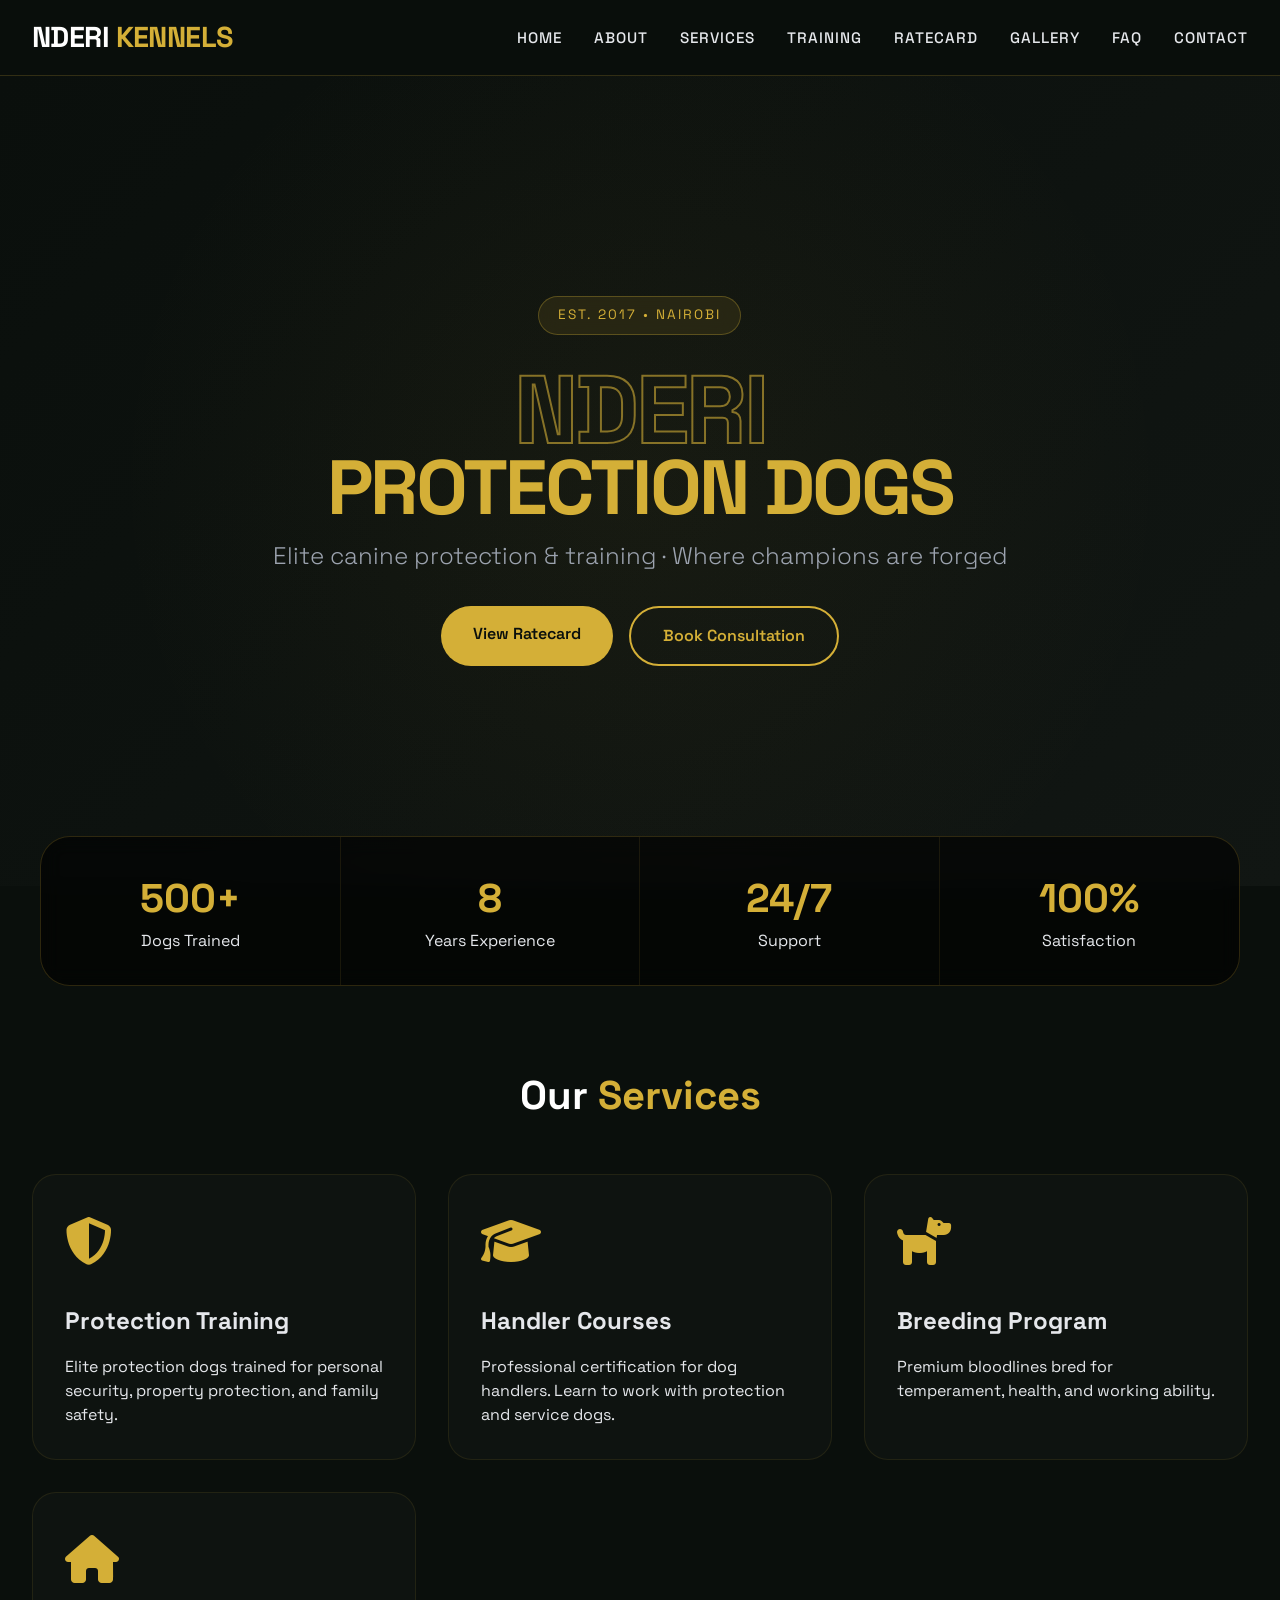
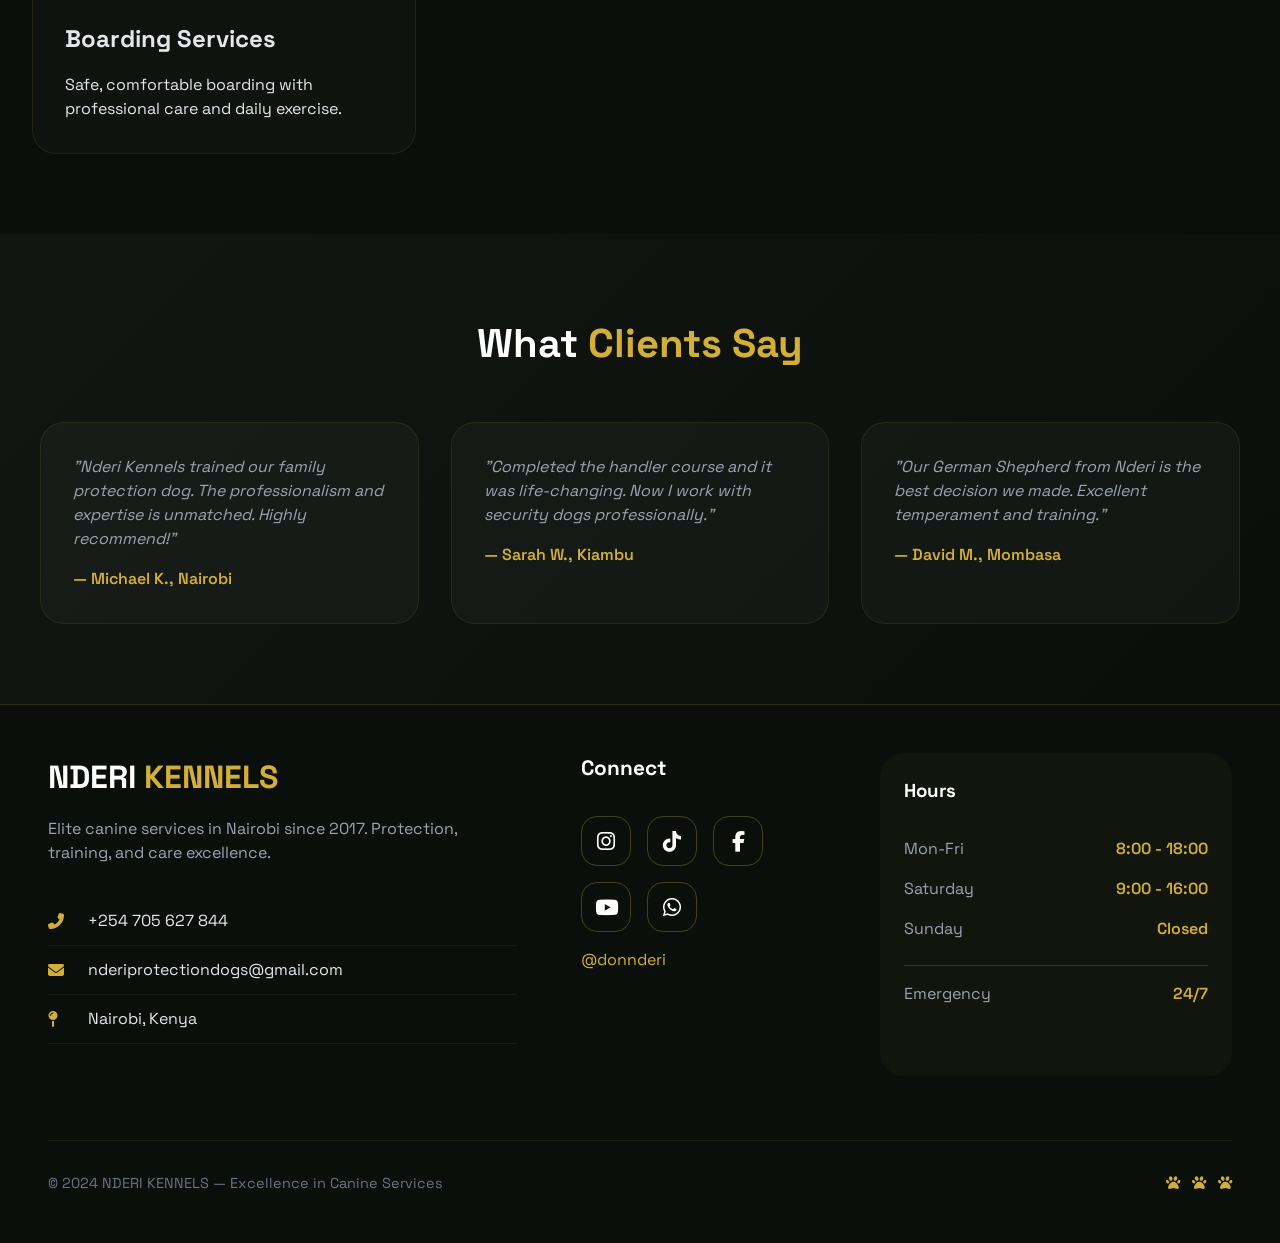
==== index.html @ c10d223d "Add files via upload" ====
<!DOCTYPE html>
<html lang="en">
<head>
    <meta charset="UTF-8">
    <meta name="viewport" content="width=device-width, initial-scale=1.0">
    <meta name="google-site-verification" content="WFGkiZQkd4B69SvgH3GgWnohkv3LnNO-S4qVt5FUhG0" />
    <meta name="description" content="Nderi Kennels - Elite canine protection, training, and breeding services in Nairobi, Kenya. Professional dog training, handler courses, and boarding since 2017.">
    <meta name="google-site-verification" content="3RisM8QeR1rfq9WInyW-wLtHGXSx3F7rJlPreUsx3LQ" />
    <!-- Google tag (gtag.js) -->
<script async src="https://www.googletagmanager.com/gtag/js?id=G-FTZJL5EKFZ"></script>
<script>
  window.dataLayer = window.dataLayer || [];
  function gtag(){dataLayer.push(arguments);}
  gtag('js', new Date());

  gtag('config', 'G-FTZJL5EKFZ');
</script>

    <title>Nderi Kennels • Elite Protection Dogs Kenya</title>
    <link rel="preconnect" href="https://fonts.googleapis.com">
    <link rel="canonical" href="https://nderidogservices.netlify.app/">
    <link rel="preconnect" href="https://fonts.gstatic.com" crossorigin>
    <link href="https://fonts.googleapis.com/css2?family=Space+Grotesk:wght@300;400;500;600;700;800&family=Inter:wght@400;500;600;700&display=swap" rel="stylesheet">
    <link rel="stylesheet" href="https://cdnjs.cloudflare.com/ajax/libs/font-awesome/6.4.0/css/all.min.css">
    <link rel="stylesheet" href="css/style.css">
    <script type="application/ld+json">
{
  "@context": "https://schema.org",
  "@type": "LocalBusiness",
  "name": "Nderi Kennels",
  "alternateName": "Nderi Protection Dogs",
  "description": "Elite canine protection, training, and breeding services in Nairobi, Kenya since 2017.",
  "url": "https://nderidogservices.netlify.app/",
  "telephone": "+254705627844",
  "email": "nderiprotectiondogs@gmail.com",
  "priceRange": "KES 1,500 - KES 120,000",
  "address": {
    "@type": "PostalAddress",
    "addressLocality": "Nairobi",
    "addressCountry": "KE"
  },
  "openingHours": ["Mo-Fr 08:00-18:00", "Sa 09:00-16:00"],
  "sameAs": [
    "https://www.instagram.com/donnderi",
    "https://www.tiktok.com/@donnderi"
  ],
  "hasOfferCatalog": {
    "@type": "OfferCatalog",
    "name": "Canine Services",
    "itemListElement": [
      { "@type": "Offer", "itemOffered": { "@type": "Service", "name": "Protection Dog Training" } },
      { "@type": "Offer", "itemOffered": { "@type": "Service", "name": "Handler Certification" } },
      { "@type": "Offer", "itemOffered": { "@type": "Service", "name": "Boarding Kennels" } },
      { "@type": "Offer", "itemOffered": { "@type": "Service", "name": "Professional Grooming" } }
    ]
  }
}
</script>
</head>
<body>
    <nav class="navbar">
        <div class="nav-container">
            <div class="logo">
                <a href="index.html">NDERI <span>KENNELS</span></a>
            </div>
            <button class="mobile-menu-btn" id="mobileMenuBtn">
                <i class="fas fa-bars"></i>
            </button>
            <ul class="nav-links" id="navLinks">
    <li><a href="index.html">Home</a></li>
    <li><a href="about.html">About</a></li>
    <li><a href="services.html">Services</a></li>
    <li><a href="training.html">Training</a></li>
    <li><a href="ratecard.html">Ratecard</a></li>
    <li><a href="gallery.html">Gallery</a></li>
    <li><a href="faq.html">FAQ</a></li>
    <li><a href="contact.html">Contact</a></li>
</ul>
        </div>
    </nav>

    <main>
        <div class="hero">
            <div class="hero-content fade-in">
                <div class="hero-badge">Est. 2017 • Nairobi</div>
                <h1>
                    NDERI
                    <span>PROTECTION DOGS</span>
                </h1>
                <div class="hero-tagline">
                    Elite canine protection & training · Where champions are forged
                </div>
                <div class="btn-group">
                    <a href="ratecard.html" class="btn btn-primary">View Ratecard</a>
                    <a href="contact.html" class="btn btn-outline">Book Consultation</a>
                </div>
            </div>
        </div>

        <div class="stats-section">
            <div class="stat-card">
                <div class="stat-number">500+</div>
                <div>Dogs Trained</div>
            </div>
            <div class="stat-card">
                <div class="stat-number">8</div>
                <div>Years Experience</div>
            </div>
            <div class="stat-card">
                <div class="stat-number">24/7</div>
                <div>Support</div>
            </div>
            <div class="stat-card">
                <div class="stat-number">100%</div>
                <div>Satisfaction</div>
            </div>
        </div>

        <div class="featured-services">
            <h2 class="section-title">Our <span>Services</span></h2>
            <div class="services-grid">
                <div class="service-card">
                    <div class="service-icon"><i class="fas fa-shield-alt"></i></div>
                    <h3>Protection Training</h3>
                    <p>Elite protection dogs trained for personal security, property protection, and family safety.</p>
                </div>
                <div class="service-card">
                    <div class="service-icon"><i class="fas fa-graduation-cap"></i></div>
                    <h3>Handler Courses</h3>
                    <p>Professional certification for dog handlers. Learn to work with protection and service dogs.</p>
                </div>
                <div class="service-card">
                    <div class="service-icon"><i class="fas fa-dog"></i></div>
                    <h3>Breeding Program</h3>
                    <p>Premium bloodlines bred for temperament, health, and working ability.</p>
                </div>
                <div class="service-card">
                    <div class="service-icon"><i class="fas fa-home"></i></div>
                    <h3>Boarding Services</h3>
                    <p>Safe, comfortable boarding with professional care and daily exercise.</p>
                </div>
            </div>
        </div>

        <div class="testimonials">
            <h2 class="section-title">What <span>Clients Say</span></h2>
            <div class="testimonial-grid">
                <div class="testimonial-card">
                    <p class="testimonial-text">"Nderi Kennels trained our family protection dog. The professionalism and expertise is unmatched. Highly recommend!"</p>
                    <p class="testimonial-author">— Michael K., Nairobi</p>
                </div>
                <div class="testimonial-card">
                    <p class="testimonial-text">"Completed the handler course and it was life-changing. Now I work with security dogs professionally."</p>
                    <p class="testimonial-author">— Sarah W., Kiambu</p>
                </div>
                <div class="testimonial-card">
                    <p class="testimonial-text">"Our German Shepherd from Nderi is the best decision we made. Excellent temperament and training."</p>
                    <p class="testimonial-author">— David M., Mombasa</p>
                </div>
            </div>
        </div>
    </main>

    <footer class="footer">
        <div class="footer-grid">
            <div class="footer-brand">
                <h2>NDERI <span>KENNELS</span></h2>
                <p style="color: #9ca3af; margin-bottom: 2rem;">Elite canine services in Nairobi since 2017. Protection, training, and care excellence.</p>
                <div class="contact-block">
                    <div class="contact-line">
                        <i class="fas fa-phone-alt"></i>
                        <a href="tel:+254705627844">+254 705 627 844</a>
                    </div>
                    <div class="contact-line">
                        <i class="fas fa-envelope"></i>
                        <a href="mailto:nderiprotectiondogs@gmail.com">nderiprotectiondogs@gmail.com</a>
                    </div>
                    <div class="contact-line">
                        <i class="fas fa-map-pin"></i>
                        <span>Nairobi, Kenya</span>
                    </div>
                </div>
            </div>
            <div>
                <h3 style="color: white; margin-bottom: 1.5rem; font-size: 1.3rem;">Connect</h3>
                <div class="social-grid">
    <a href="https://www.instagram.com/donnderi" target="_blank" rel="noopener noreferrer" class="social-icon"><i class="fab fa-instagram"></i></a>
    <a href="https://www.tiktok.com/@donnderi" target="_blank" rel="noopener noreferrer" class="social-icon"><i class="fab fa-tiktok"></i></a>
    <a href="#" class="social-icon"><i class="fab fa-facebook-f"></i></a>
    <a href="#" class="social-icon"><i class="fab fa-youtube"></i></a>
    <a href="https://wa.me/254705627844" target="_blank" rel="noopener noreferrer" class="social-icon"><i class="fab fa-whatsapp"></i></a>
</div>
                <p style="color: #d4af37; margin-top: 1rem;">@donnderi</p>
            </div>
            <div class="hours-block">
                <h3 style="color: white; margin-bottom: 1.5rem;">Hours</h3>
                <div class="hours-row">
                    <span>Mon-Fri</span>
                    <span class="bold">8:00 - 18:00</span>
                </div>
                <div class="hours-row">
                    <span>Saturday</span>
                    <span class="bold">9:00 - 16:00</span>
                </div>
                <div class="hours-row">
                    <span>Sunday</span>
                    <span class="bold">Closed</span>
                </div>
                <div class="hours-row" style="margin-top: 1rem; padding-top: 1rem; border-top: 1px solid rgba(212,175,55,0.2);">
                    <span>Emergency</span>
                    <span class="bold" style="color: #d4af37;">24/7</span>
                </div>
            </div>
        </div>
        <div class="footer-bottom">
            <div>© 2024 NDERI KENNELS — Excellence in Canine Services</div>
            <div>
                <i class="fas fa-paw" style="color: #d4af37;"></i>
                <i class="fas fa-paw" style="color: #d4af37; margin: 0 0.5rem;"></i>
                <i class="fas fa-paw" style="color: #d4af37;"></i>
            </div>
        </div>
    </footer>

    <script src="js/main.js"></script>
</body>
</html>
---- css/style.css ----
* {
    margin: 0;
    padding: 0;
    box-sizing: border-box;
}

body {
    font-family: 'Space Grotesk', 'Inter', system-ui, sans-serif;
    background: #0a0f0c;
    color: #e5e7eb;
    line-height: 1.5;
    min-height: 100vh;
}

/* Navigation */
.navbar {
    position: sticky;
    top: 0;
    z-index: 1000;
    background: rgba(10, 15, 12, 0.95);
    backdrop-filter: blur(10px);
    border-bottom: 1px solid rgba(212, 175, 55, 0.2);
    padding: 1rem 2rem;
}

.nav-container {
    max-width: 1400px;
    margin: 0 auto;
    display: flex;
    justify-content: space-between;
    align-items: center;
    flex-wrap: wrap;
    gap: 1rem;
}

.logo a {
    font-size: 1.8rem;
    font-weight: 800;
    text-decoration: none;
    color: white;
    letter-spacing: -0.02em;
}

.logo span {
    color: #d4af37;
}

.nav-links {
    display: flex;
    gap: 2rem;
    list-style: none;
    flex-wrap: wrap;
}

.nav-links a {
    text-decoration: none;
    color: #e5e7eb;
    font-weight: 500;
    transition: color 0.2s ease;
    font-size: 0.95rem;
    text-transform: uppercase;
    letter-spacing: 1px;
}

.nav-links a:hover, .nav-links a.active {
    color: #d4af37;
}

.mobile-menu-btn {
    display: none;
    background: none;
    border: none;
    color: white;
    font-size: 1.5rem;
    cursor: pointer;
}

/* Hero Section */
.hero {
    min-height: 90vh;
    display: flex;
    align-items: center;
    justify-content: center;
    text-align: center;
    background: linear-gradient(135deg, #0a0f0c 0%, #111613 100%);
    position: relative;
    overflow: hidden;
}

.hero::before {
    content: '';
    position: absolute;
    inset: 0;
    background: radial-gradient(circle at 50% 50%, rgba(212, 175, 55, 0.05) 0%, transparent 70%);
    pointer-events: none;
}

.hero-content {
    max-width: 900px;
    padding: 2rem;
    z-index: 2;
}

.hero-badge {
    display: inline-block;
    background: rgba(212, 175, 55, 0.1);
    backdrop-filter: blur(10px);
    padding: 0.5rem 1.2rem;
    border-radius: 100px;
    border: 1px solid rgba(212, 175, 55, 0.3);
    color: #d4af37;
    font-size: 0.85rem;
    letter-spacing: 2px;
    text-transform: uppercase;
    margin-bottom: 2rem;
}

.hero h1 {
    font-size: clamp(3rem, 10vw, 6rem);
    font-weight: 800;
    line-height: 0.9;
    letter-spacing: -0.03em;
    text-transform: uppercase;
    color: transparent;
    -webkit-text-stroke: 2px rgba(212, 175, 55, 0.6);
    margin-bottom: 1rem;
}

.hero h1 span {
    color: #d4af37;
    -webkit-text-stroke: 0;
    display: block;
    font-size: 0.8em;
}

.hero-tagline {
    font-size: 1.5rem;
    font-weight: 300;
    color: #9ca3af;
    margin-bottom: 2rem;
}

.btn-group {
    display: flex;
    gap: 1rem;
    justify-content: center;
    flex-wrap: wrap;
}

.btn {
    padding: 1rem 2rem;
    border-radius: 50px;
    text-decoration: none;
    font-weight: 600;
    transition: all 0.3s ease;
}

.btn-primary {
    background: #d4af37;
    color: #0a0f0c;
}

.btn-primary:hover {
    background: #c4a02e;
    transform: translateY(-2px);
}

.btn-outline {
    border: 2px solid #d4af37;
    color: #d4af37;
}

.btn-outline:hover {
    background: rgba(212, 175, 55, 0.1);
    transform: translateY(-2px);
}

/* Stats Section */
.stats-section {
    display: grid;
    grid-template-columns: repeat(4, 1fr);
    max-width: 1200px;
    margin: -50px auto 0;
    background: rgba(0, 0, 0, 0.6);
    backdrop-filter: blur(10px);
    border-radius: 30px;
    border: 1px solid rgba(212, 175, 55, 0.2);
    position: relative;
    z-index: 10;
}

.stat-card {
    padding: 2rem;
    text-align: center;
    border-right: 1px solid rgba(212, 175, 55, 0.1);
}

.stat-card:last-child {
    border-right: none;
}

.stat-number {
    font-size: 2.5rem;
    font-weight: 700;
    color: #d4af37;
}

/* Services Section */
.featured-services {
    max-width: 1400px;
    margin: 5rem auto;
    padding: 0 2rem;
}

.section-title {
    text-align: center;
    font-size: 2.5rem;
    margin-bottom: 3rem;
    color: white;
}

.section-title span {
    color: #d4af37;
}

.services-grid {
    display: grid;
    grid-template-columns: repeat(auto-fit, minmax(300px, 1fr));
    gap: 2rem;
}

.service-card {
    background: rgba(255, 255, 255, 0.02);
    border: 1px solid rgba(212, 175, 55, 0.1);
    border-radius: 24px;
    padding: 2rem;
    transition: all 0.3s ease;
}

.service-card:hover {
    border-color: rgba(212, 175, 55, 0.3);
    transform: translateY(-5px);
}

.service-icon {
    font-size: 3rem;
    color: #d4af37;
    margin-bottom: 1.5rem;
}

.service-card h3 {
    font-size: 1.5rem;
    margin-bottom: 1rem;
}

/* Testimonials */
.testimonials {
    background: linear-gradient(135deg, #111613 0%, #0a0f0c 100%);
    padding: 5rem 2rem;
    margin-top: 4rem;
}

.testimonial-grid {
    max-width: 1200px;
    margin: 0 auto;
    display: grid;
    grid-template-columns: repeat(auto-fit, minmax(300px, 1fr));
    gap: 2rem;
}

.testimonial-card {
    background: rgba(255, 255, 255, 0.03);
    border-radius: 24px;
    padding: 2rem;
    border: 1px solid rgba(212, 175, 55, 0.1);
}

.testimonial-text {
    font-style: italic;
    color: #9ca3af;
    margin-bottom: 1rem;
}

.testimonial-author {
    color: #d4af37;
    font-weight: 600;
}

/* Footer */
.footer {
    background: #0a0f0c;
    border-top: 1px solid rgba(212, 175, 55, 0.2);
    padding: 3rem;
    position: relative;
    overflow: hidden;
}

.footer-grid {
    max-width: 1400px;
    margin: 0 auto;
    display: grid;
    grid-template-columns: 2fr 1fr 1.5fr;
    gap: 4rem;
}

.footer-brand h2 {
    font-size: 2rem;
    color: white;
    margin-bottom: 1rem;
}

.footer-brand h2 span {
    color: #d4af37;
}

.contact-block {
    margin: 2rem 0;
}

.contact-line {
    display: flex;
    align-items: center;
    gap: 1rem;
    padding: 0.75rem 0;
    border-bottom: 1px solid rgba(255,255,255,0.05);
}

.contact-line i {
    width: 24px;
    color: #d4af37;
}

.contact-line a, .contact-line span {
    color: #e5e7eb;
    text-decoration: none;
    transition: color 0.2s ease;
}

.contact-line a:hover {
    color: #d4af37;
}

.social-grid {
    display: flex;
    gap: 1rem;
    flex-wrap: wrap;
    margin-top: 2rem;
}

.social-icon {
    width: 50px;
    height: 50px;
    border: 1px solid rgba(212, 175, 55, 0.3);
    border-radius: 16px;
    display: flex;
    align-items: center;
    justify-content: center;
    color: white;
    text-decoration: none;
    transition: all 0.2s ease;
    font-size: 1.3rem;
}

.social-icon:hover {
    background: #d4af37;
    border-color: #d4af37;
    color: #0a0f0c;
}

.hours-block {
    background: rgba(212, 175, 55, 0.03);
    border-radius: 24px;
    padding: 1.5rem;
}

.hours-row {
    display: flex;
    justify-content: space-between;
    padding: 0.5rem 0;
    color: #9ca3af;
}

.hours-row .bold {
    color: #d4af37;
    font-weight: 600;
}

.footer-bottom {
    max-width: 1400px;
    margin: 4rem auto 0;
    padding-top: 2rem;
    border-top: 1px solid rgba(212, 175, 55, 0.1);
    display: flex;
    justify-content: space-between;
    align-items: center;
    color: #6b7280;
    font-size: 0.9rem;
}

/* Animations */
@keyframes fadeIn {
    from { opacity: 0; transform: translateY(20px); }
    to { opacity: 1; transform: translateY(0); }
}

.fade-in {
    animation: fadeIn 0.6s ease-out;
}

/* Responsive */
@media (max-width: 1024px) {
    .footer-grid {
        grid-template-columns: 1fr 1fr;
        gap: 2rem;
    }
}

@media (max-width: 768px) {
    .navbar {
        padding: 1rem;
    }

    .mobile-menu-btn {
        display: block;
    }

    .nav-links {
        display: none;
        width: 100%;
        flex-direction: column;
        gap: 1rem;
        padding: 1rem 0;
    }

    .nav-links.show {
        display: flex;
    }

    .stats-section {
        grid-template-columns: repeat(2, 1fr);
        margin-top: -30px;
    }

    .stat-card:nth-child(2) {
        border-right: none;
    }

    .btn-group {
        flex-direction: column;
        align-items: center;
    }

    .footer-grid {
        grid-template-columns: 1fr;
    }

    .footer-bottom {
        flex-direction: column;
        gap: 1rem;
        text-align: center;
    }
}
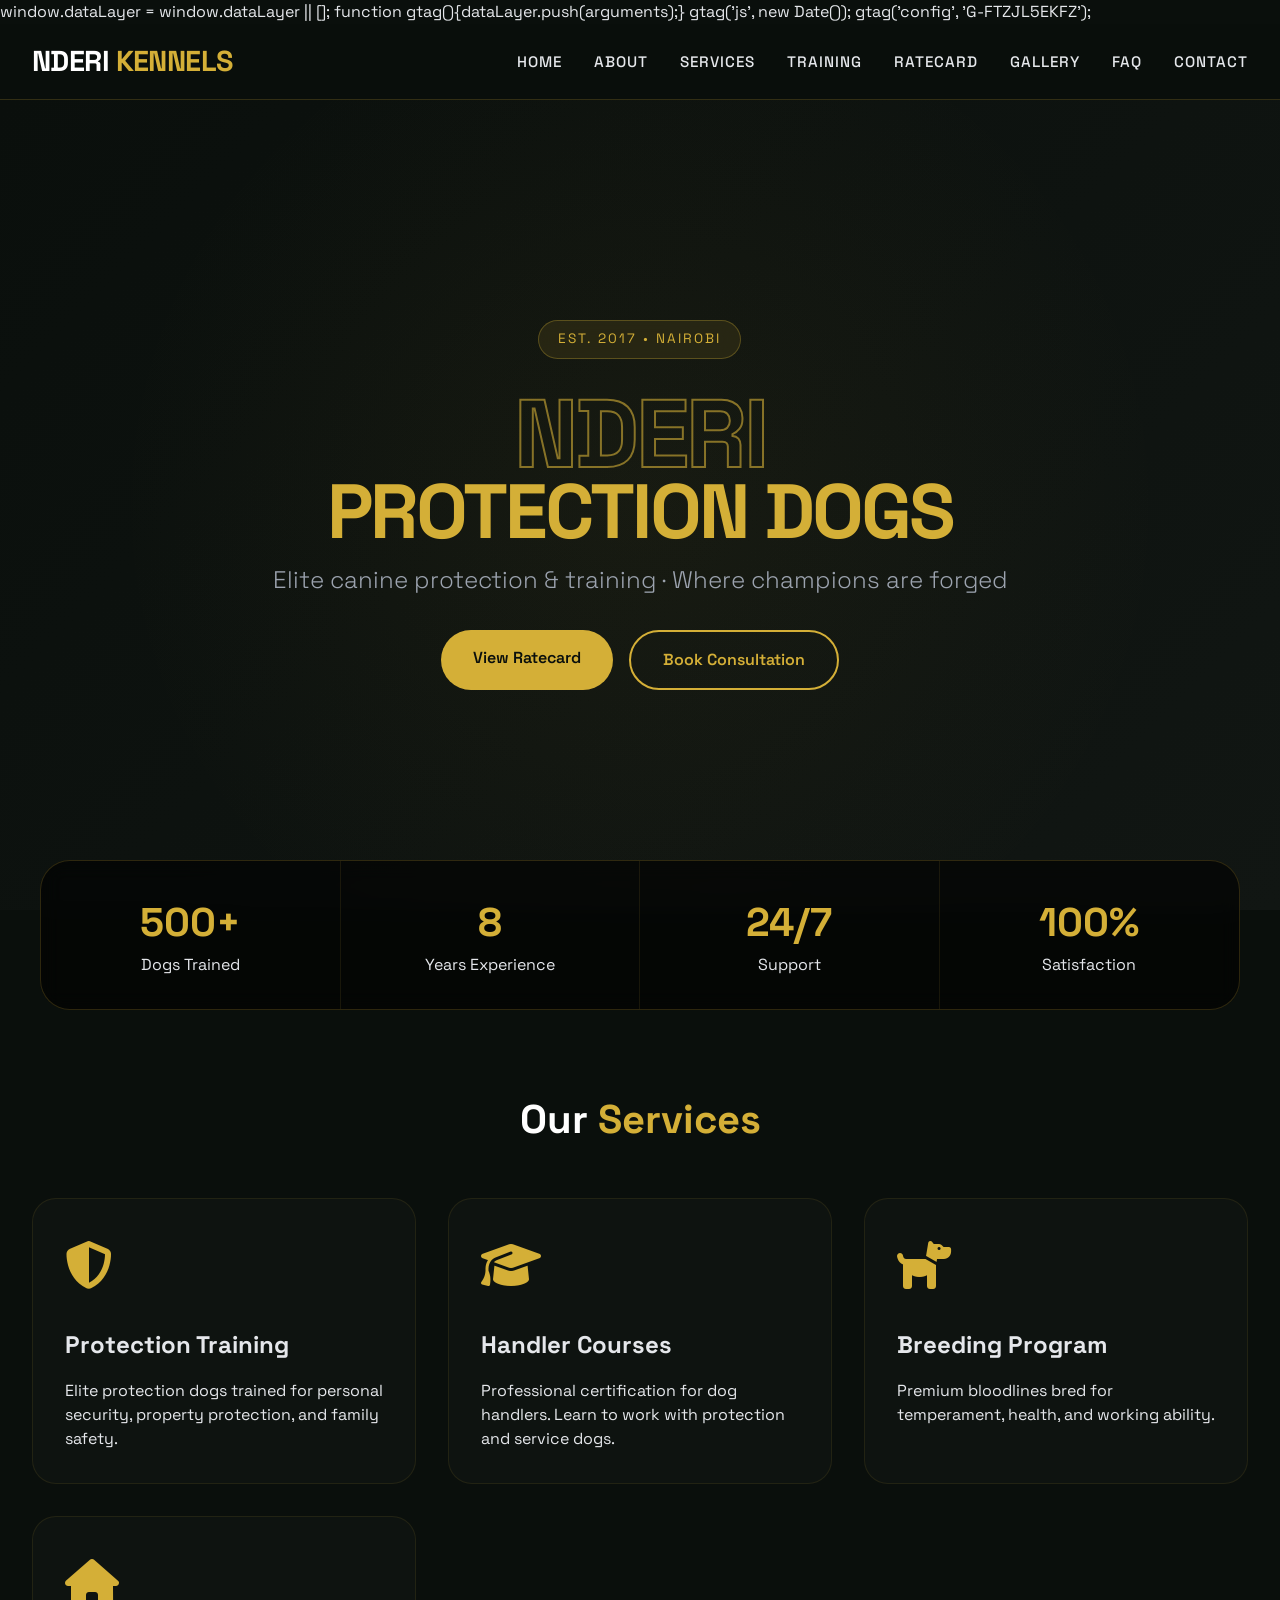
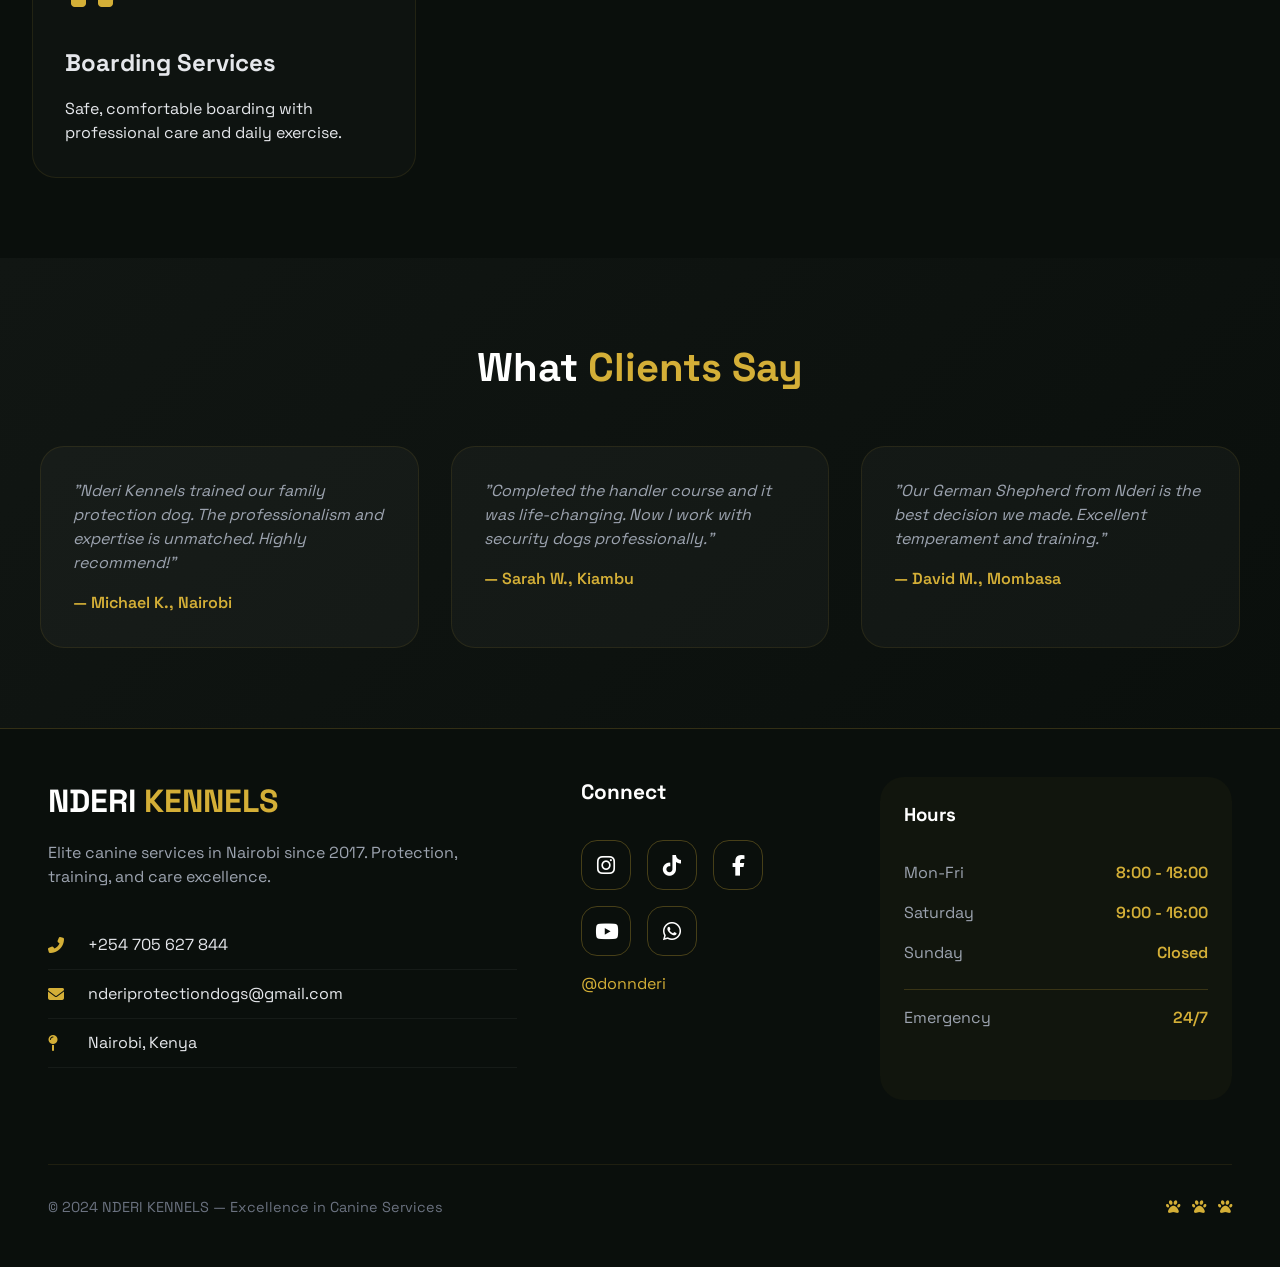
==== commit a973a7a3: "Update index.html" ====
--- a/index.html
+++ b/index.html
@@ -9,6 +9,7 @@
     <!-- Google tag (gtag.js) -->
 <script async src="https://www.googletagmanager.com/gtag/js?id=G-FTZJL5EKFZ"></script>
 <script>
+    <script src="https://analytics.ahrefs.com/analytics.js" data-key="LGLwdLK56E2T27H/+H8c0g" async></script>
   window.dataLayer = window.dataLayer || [];
   function gtag(){dataLayer.push(arguments);}
   gtag('js', new Date());
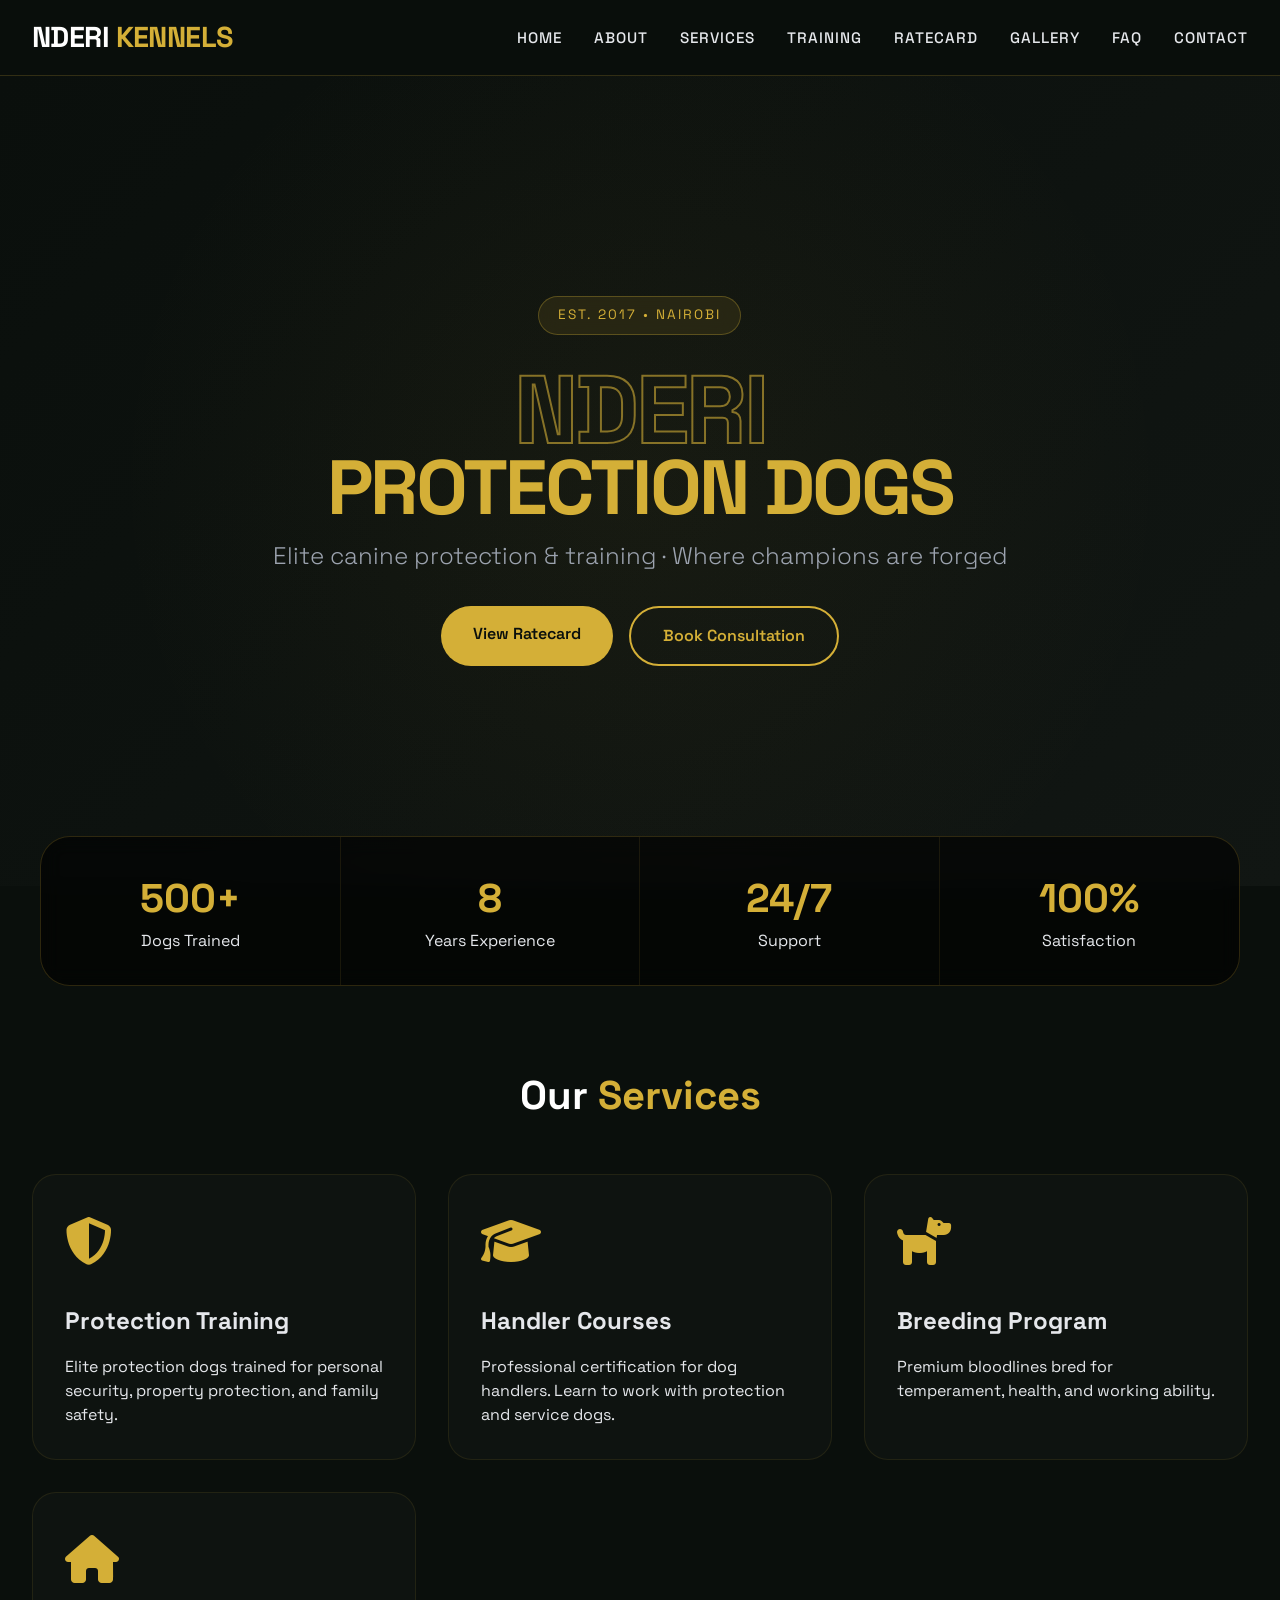
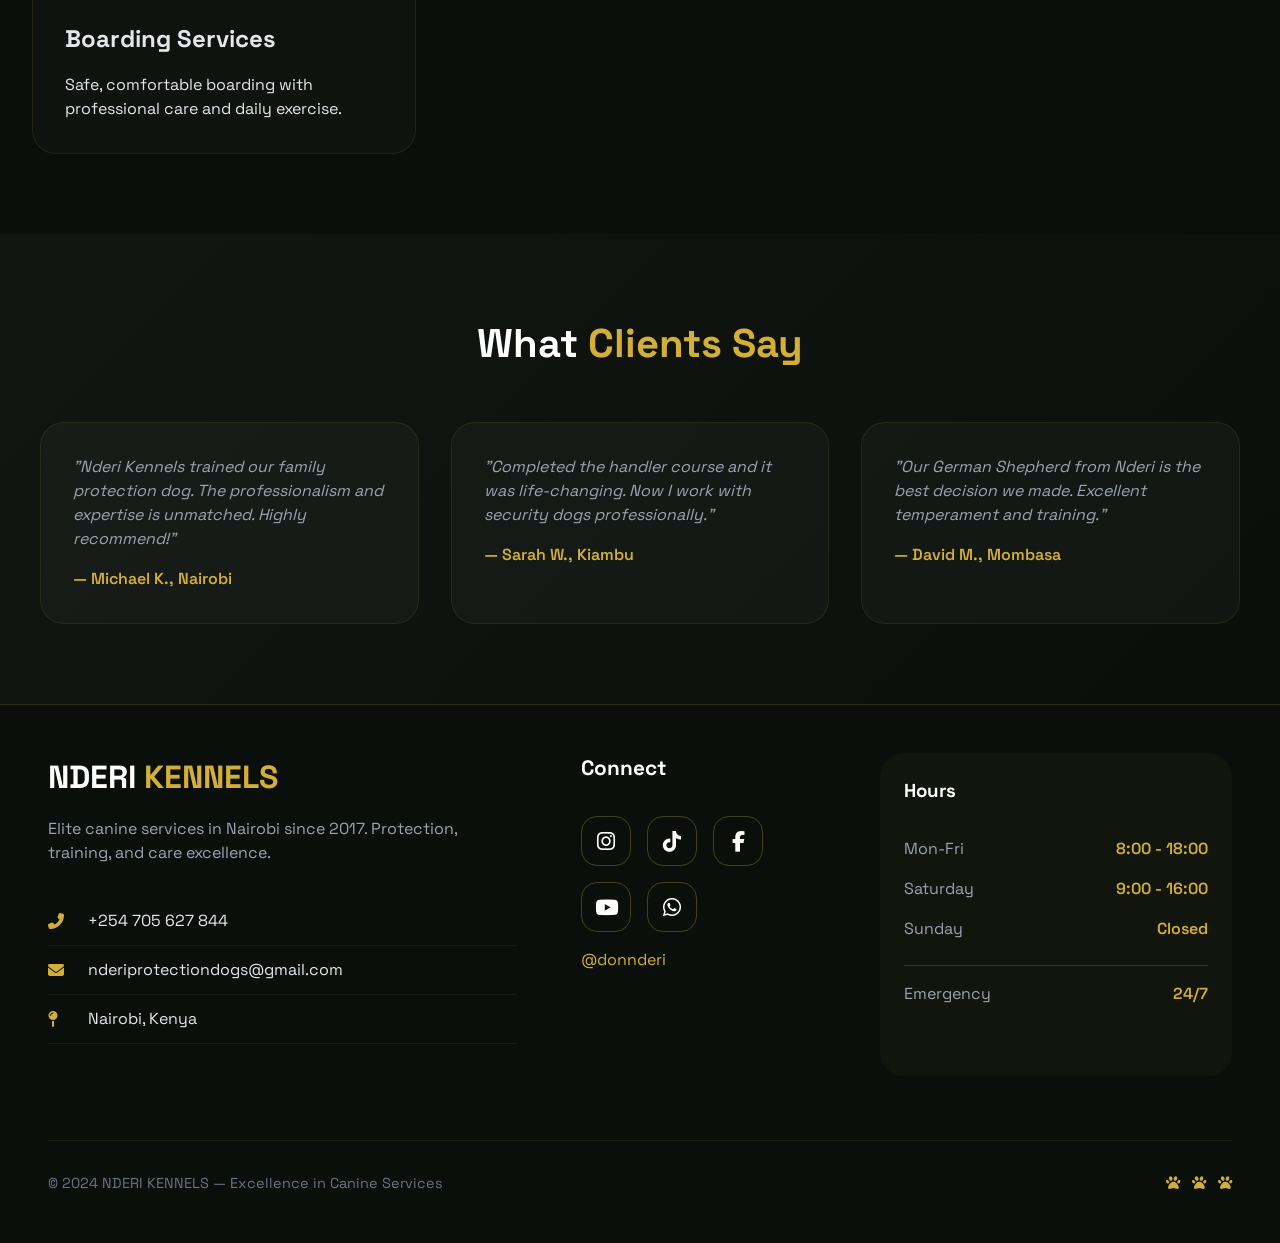
==== commit 80693ace: "Re-add Ahrefs analytics script to index.html" ====
--- a/index.html
+++ b/index.html
@@ -9,13 +9,14 @@
     <!-- Google tag (gtag.js) -->
 <script async src="https://www.googletagmanager.com/gtag/js?id=G-FTZJL5EKFZ"></script>
 <script>
-    <script src="https://analytics.ahrefs.com/analytics.js" data-key="LGLwdLK56E2T27H/+H8c0g" async></script>
   window.dataLayer = window.dataLayer || [];
   function gtag(){dataLayer.push(arguments);}
   gtag('js', new Date());
 
   gtag('config', 'G-FTZJL5EKFZ');
 </script>
+    
+    <script src="https://analytics.ahrefs.com/analytics.js" data-key="LGLwdLK56E2T27H/+H8c0g" async></script>
 
     <title>Nderi Kennels • Elite Protection Dogs Kenya</title>
     <link rel="preconnect" href="https://fonts.googleapis.com">
